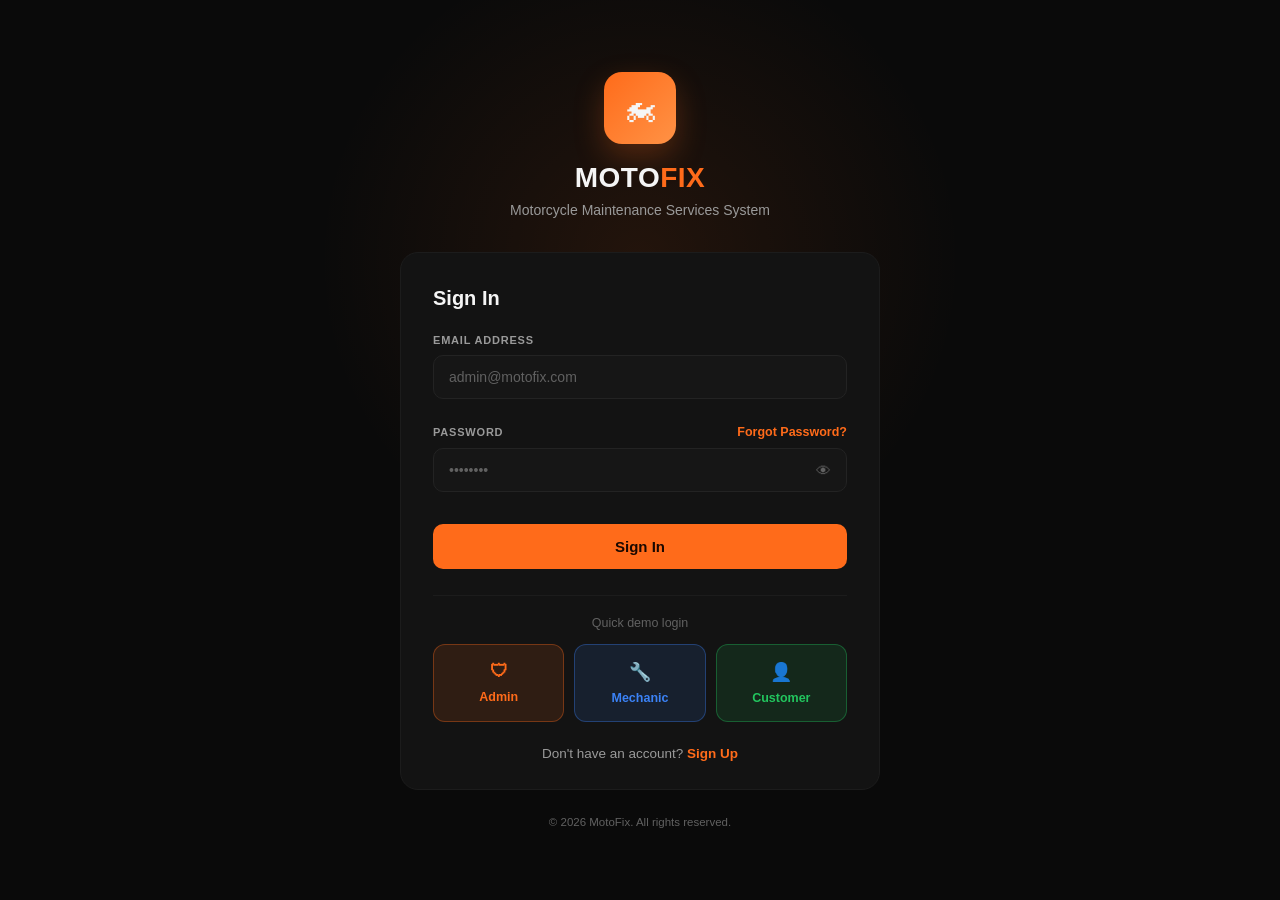
==== index.html @ 64b23247 "Initial commit" ====
<!doctype html>
<html lang="en">
  <head>
    <meta charset="UTF-8" />
    <meta name="viewport" content="width=device-width, initial-scale=1.0" />
    <meta http-equiv="refresh" content="0; url=login.html" />
    <title>Redirecting to Login</title>
  </head>
  <body>
    <p>Redirecting to <a href="login.html">login</a>...</p>
  </body>
</html>
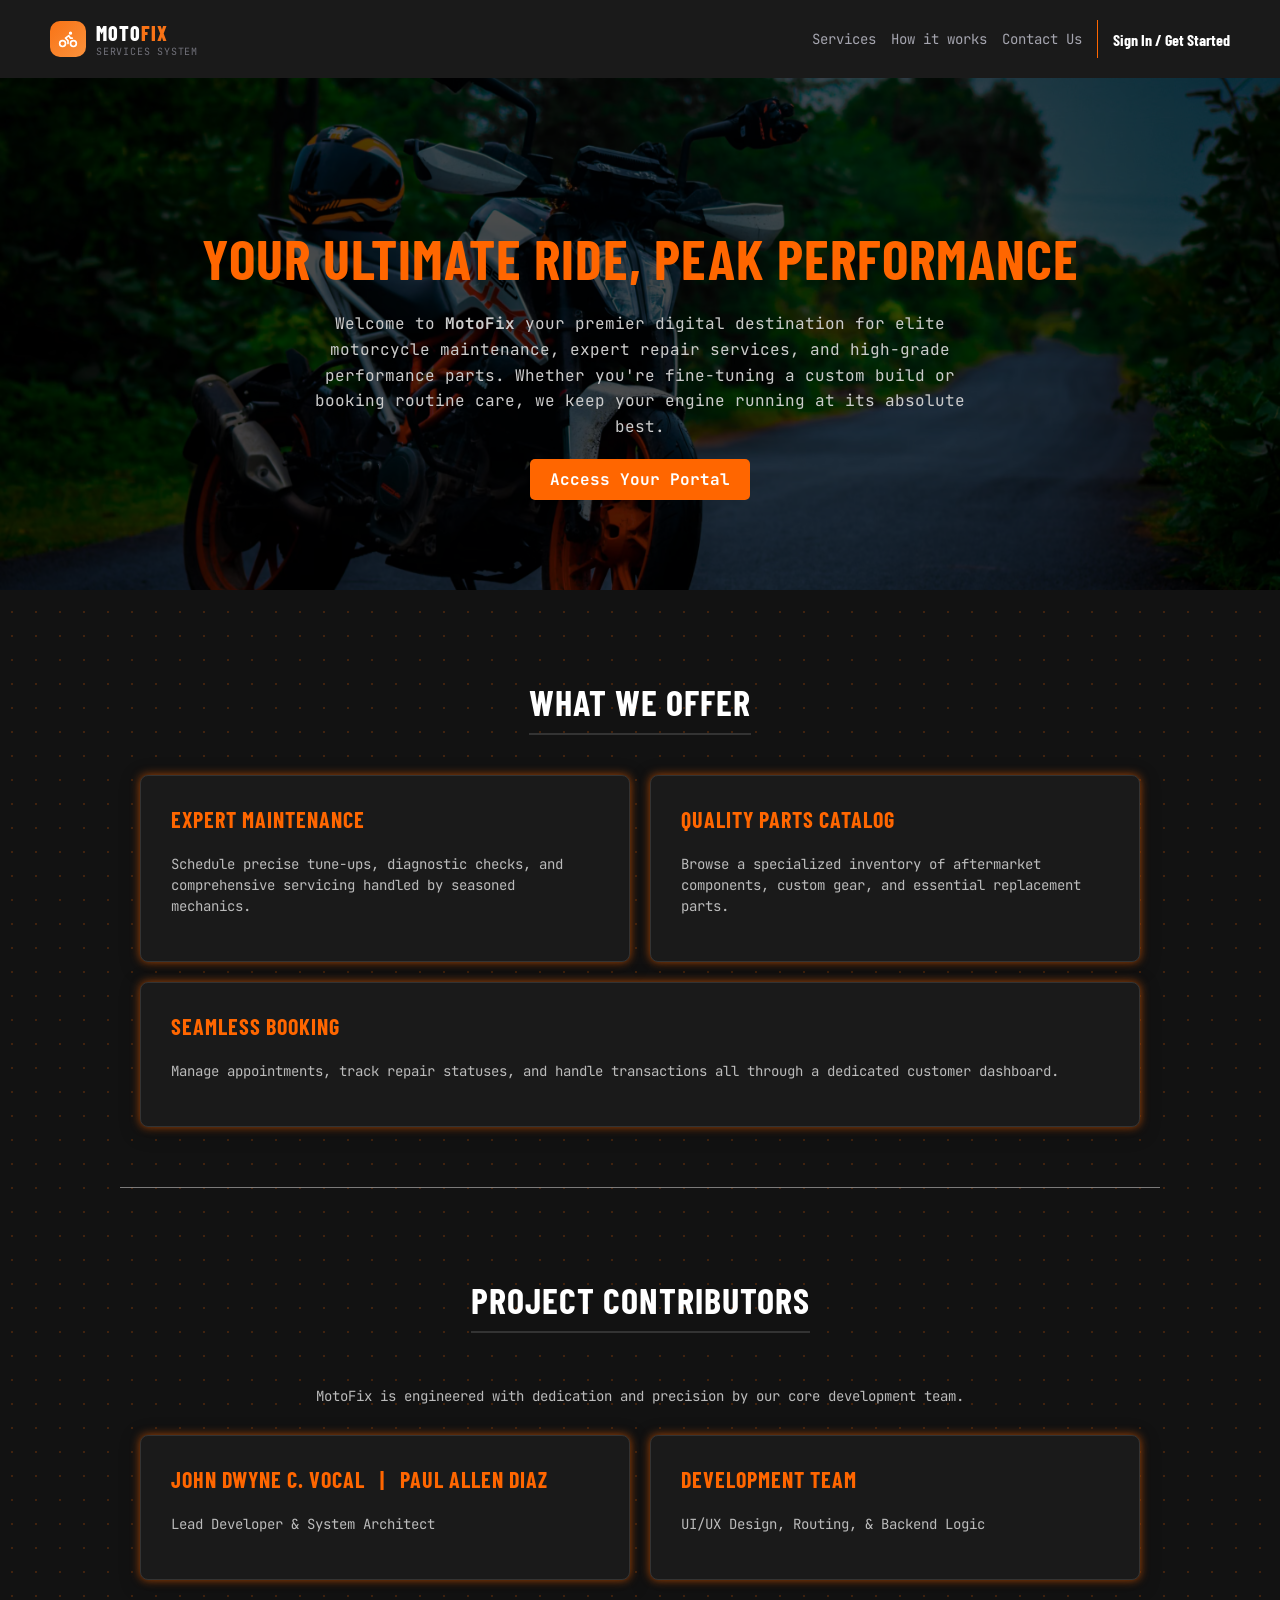
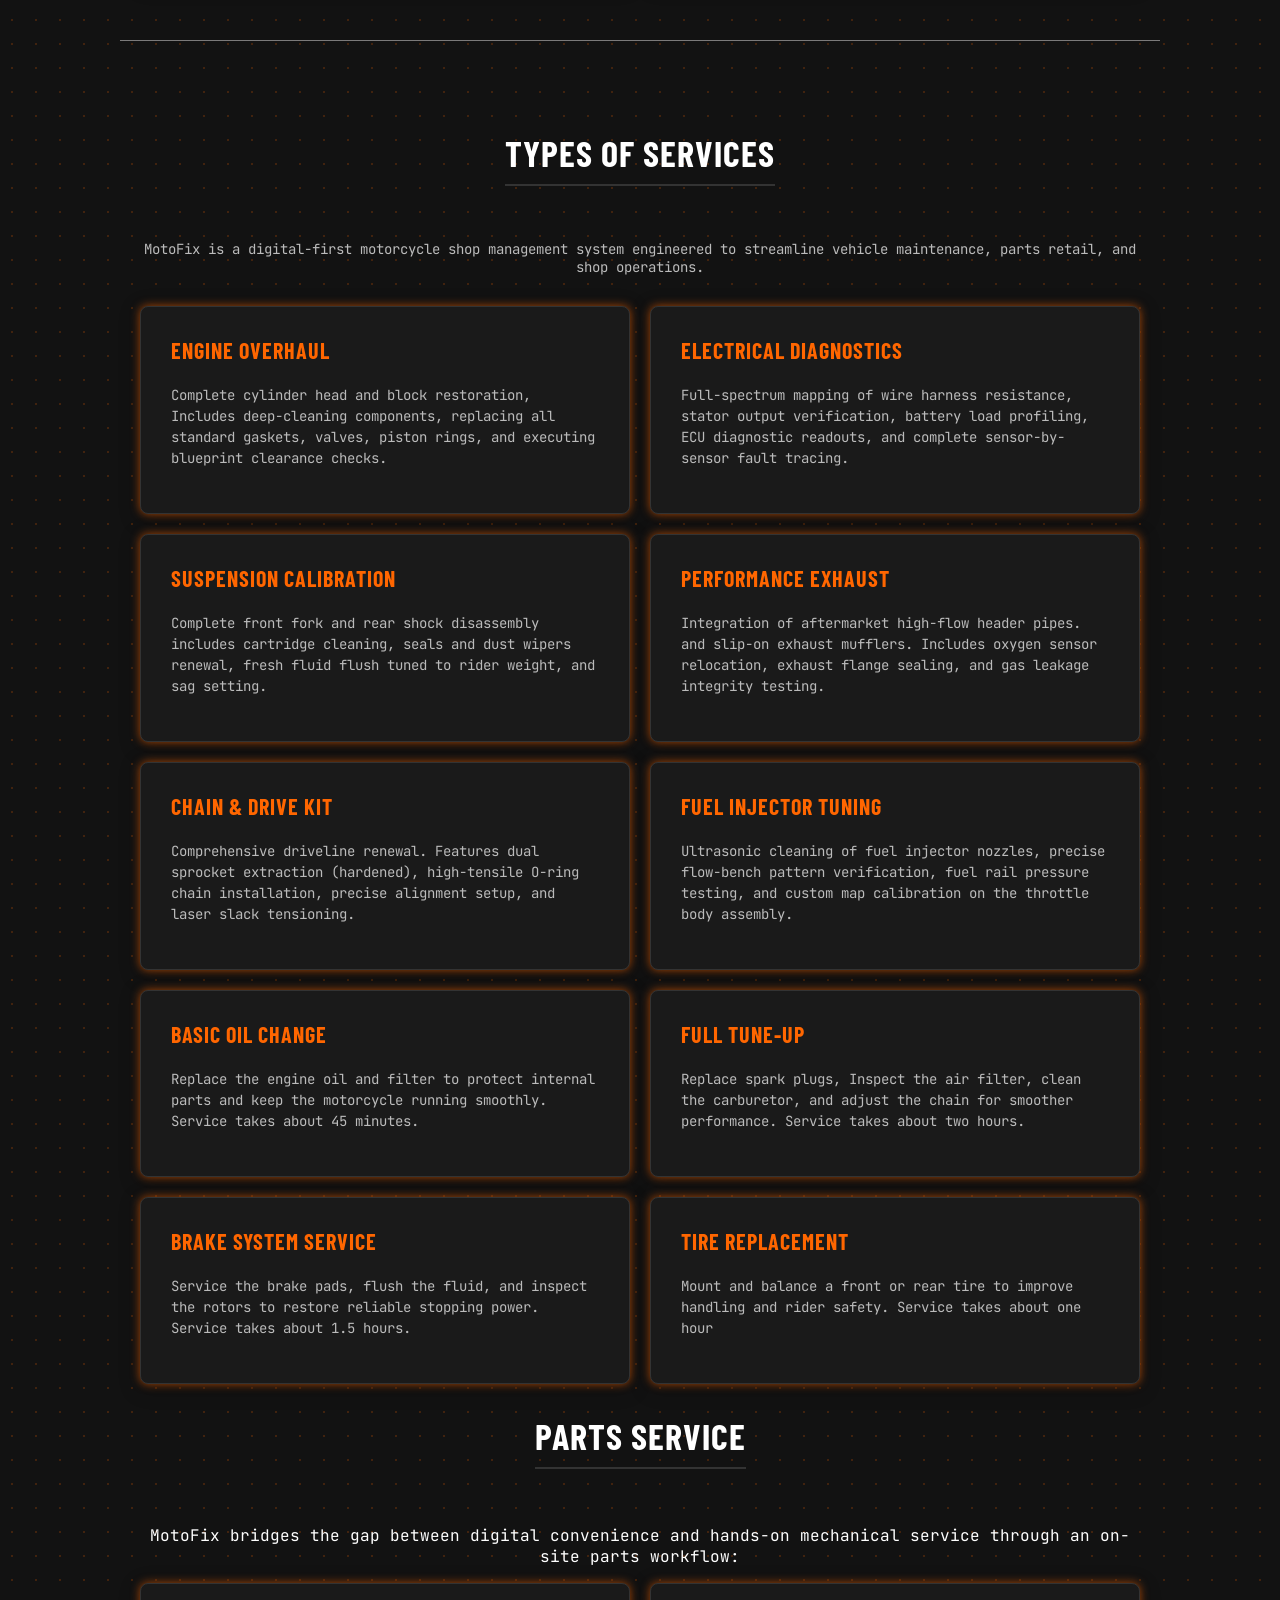
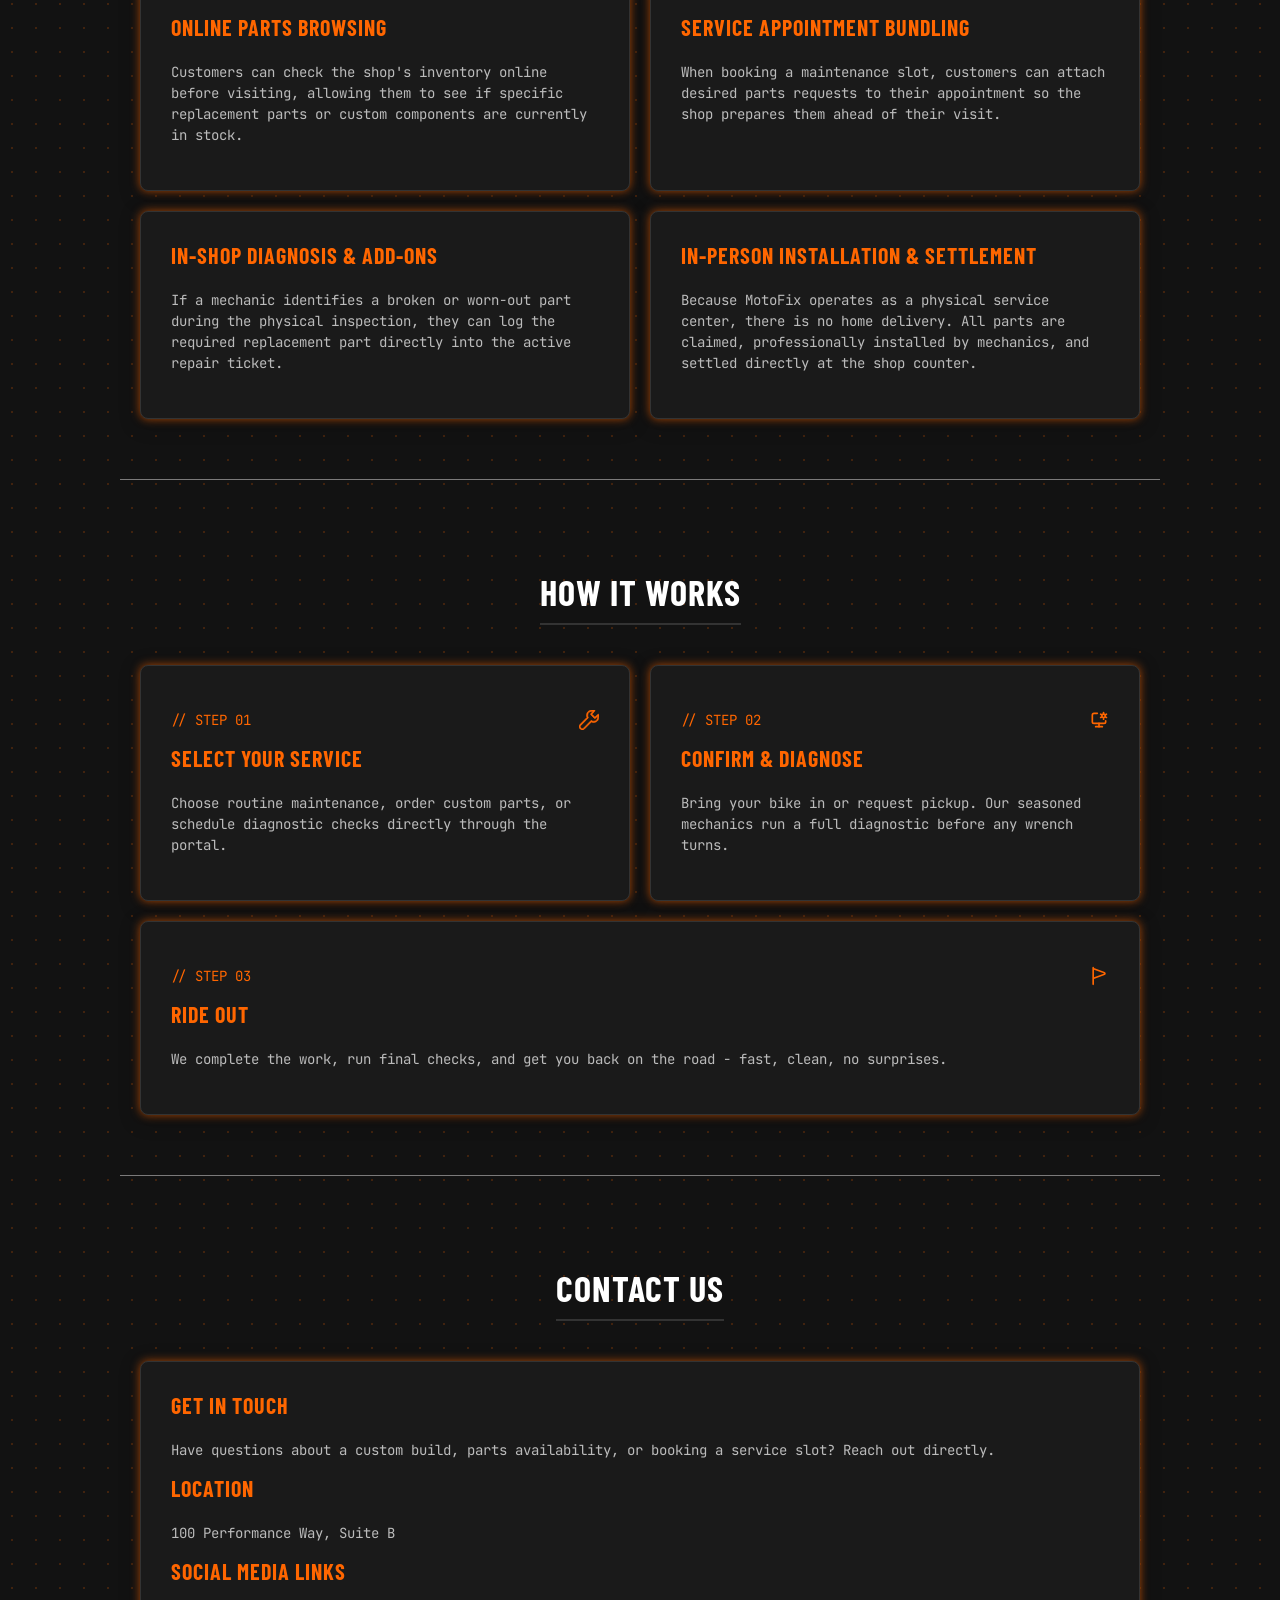
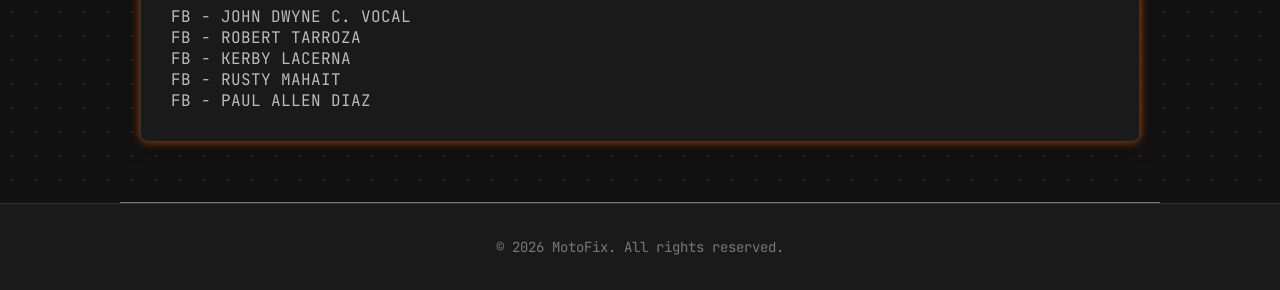
==== commit 1d6e71ec: "Madami pang gagawin pre ikaw na muna bahala, nakalagay naman na dyan yung mga babaguhin" ====
--- a/index.html
+++ b/index.html
@@ -3,10 +3,224 @@
   <head>
     <meta charset="UTF-8" />
     <meta name="viewport" content="width=device-width, initial-scale=1.0" />
-    <meta http-equiv="refresh" content="0; url=login.html" />
-    <title>Redirecting to Login</title>
+    <link rel="stylesheet" href="/css/homepage.css">
+    <link rel="preconnect" href="https://fonts.googleapis.com">
+    <link rel="preconnect" href="https://fonts.gstatic.com" crossorigin>
+    <link href="https://fonts.googleapis.com/css2?family=Barlow+Condensed:wght@600;700&family=JetBrains+Mono:wght@400;700&display=swap" rel="stylesheet">
+    <script src="/js/navigation.js" defer></script>
+    <title>MotoFix — Professional Motorcycle Services & Parts</title>
   </head>
   <body>
-    <p>Redirecting to <a href="login.html">login</a>...</p>
+
+    <!-- Header Navigation -->
+    <header>
+        <div class="logo_sub_parent">
+            <!-- SHOPS ICON -->
+            <div class="logo_icon">
+                <svg xmlns="http://www.w3.org/2000/svg" width="20" height="20" viewBox="0 0 24 24" fill="none" stroke="#fff" stroke-width="2" stroke-linecap="round" stroke-linejoin="round" class="lucide lucide-bike" aria-hidden="true"><circle cx="18.5" cy="17.5" r="3.5"></circle><circle cx="5.5" cy="17.5" r="3.5"></circle><circle cx="15" cy="5" r="1"></circle><path d="M12 17.5V14l-3-3 4-3 2 3h2"></path></svg>
+            </div>
+            <!-- SHOPS BUSINESS NAME -->
+            <div class="logo_title">
+                <div class="logo_name">MOTO<span style="color: rgb(249, 115, 22); font-family: Barlow Condensed, sans-serif;">FIX</span></div>
+                <div class="logo_type">SERVICES SYSTEM</div>
+            </div>
+        </div>
+
+        <!-- nav buttons -->
+        <div class="nav_parent">
+            <div class="nav_parent sub_nav_parent">
+                <a href="#services" class="link">Services</a>
+                <a href="#how_it_works" class="link">How it works</a>
+                <a href="#contacts" class="link">Contact Us</a>
+            </div>
+            <a href="login.html" class="nav-btn nav-signin-btn">Sign In / Get Started</a>
+        </div>
+    </header>
+
+    <!-- Paragraph "Hero" Section -->
+    <section class="hero">
+        <h1>Your Ultimate Ride, Peak Performance</h1>
+        <p>Welcome to <strong>MotoFix</strong> your premier digital destination for elite motorcycle maintenance, expert repair services, and high-grade performance parts. Whether you're fine-tuning a custom build or booking routine care, we keep your engine running at its absolute best.</p>
+        <a href="login.html" class="nav-btn">Access Your Portal</a>
+    </section>
+
+    <!-- Services / Features Overview -->
+    <section class="features">
+        <h2>What We Offer</h2>
+        <div class="card-grid">
+            <div class="card">
+                <h3>Expert Maintenance</h3>
+                <p>Schedule precise tune-ups, diagnostic checks, and comprehensive servicing handled by seasoned mechanics.</p>
+            </div>
+            <div class="card">
+                <h3>Quality Parts Catalog</h3>
+                <p>Browse a specialized inventory of aftermarket components, custom gear, and essential replacement parts.</p>
+            </div>
+            <div class="card">
+                <h3>Seamless Booking</h3>
+                <p>Manage appointments, track repair statuses, and handle transactions all through a dedicated customer dashboard.</p>
+            </div>
+        </div>
+    </section>
+
+    <!-- Contributors Section -->
+    <section class="contributors">
+        <h2>Project Contributors</h2>
+        <p style="color: #bbb; margin-bottom: 30px; font-size: 14px;">MotoFix is engineered with dedication and precision by our core development team.</p>
+        <div class="card-grid">
+            <div class="card">
+                <h3>John Dwyne C. Vocal&nbsp;&nbsp;&nbsp;|&nbsp;&nbsp;&nbsp;Paul Allen Diaz</h3>
+                <p>Lead Developer & System Architect</p>
+            </div>
+            <div class="card">
+                <h3>Development Team</h3>
+                <p>UI/UX Design, Routing, & Backend Logic</p>
+            </div>
+        </div>
+    </section>
+
+    <!-- Types of Services Section -->
+    <section class="services" id="services">
+        <h2>Types of Services</h2>
+        <p style="color: #bbb; margin-bottom: 30px; font-size: 14px;">MotoFix is a digital-first motorcycle shop management system engineered to streamline vehicle maintenance, parts retail, and shop operations.</p>
+        <div class="card-grid">
+            <div class="card">
+                <h3>Engine Overhaul</h3>
+                <p>Complete cylinder head and block restoration, Includes deep-cleaning components, replacing all standard gaskets, valves, piston rings, and executing blueprint clearance checks.</p>
+            </div>
+
+            <div class="card">
+                <h3>Electrical Diagnostics</h3>
+                <p>Full-spectrum mapping of wire harness resistance, stator output verification, battery load profiling, ECU diagnostic readouts, and complete sensor-by-sensor fault tracing.</p>
+            </div>
+
+            <div class="card">
+                <h3>Suspension Calibration</h3>
+                <p>Complete front fork and rear shock disassembly includes cartridge cleaning, seals and dust wipers renewal, fresh fluid flush tuned to rider weight, and sag setting.</p>
+            </div>
+
+            <div class="card">
+                <h3>Performance Exhaust</h3>
+                <p>Integration of aftermarket high-flow header pipes. and slip-on exhaust mufflers. Includes oxygen sensor relocation, exhaust flange sealing, and gas leakage integrity testing.</p>
+            </div>
+
+            <div class="card">
+                <h3>Chain & Drive Kit</h3>
+                <p>Comprehensive driveline renewal. Features dual sprocket extraction (hardened), high-tensile O-ring chain installation, precise alignment setup, and laser slack tensioning.</p>
+            </div>
+
+            <div class="card">
+                <h3>Fuel Injector Tuning</h3>
+                <p>Ultrasonic cleaning of fuel injector nozzles, precise flow-bench pattern verification, fuel rail pressure testing, and custom map calibration on the throttle body assembly.</p>
+            </div>
+
+            <div class="card">
+                <h3>Basic Oil Change</h3>
+                <p>Replace the engine oil and filter to protect internal parts and keep the motorcycle running smoothly. Service takes about 45 minutes.</p>
+            </div>
+
+            <div class="card">
+                <h3>Full Tune-Up</h3>
+                <p>Replace spark plugs, Inspect the air filter, clean the carburetor, and adjust the chain for smoother performance. Service takes about two hours.</p>
+            </div>
+
+            <div class="card">
+                <h3>Brake System Service</h3>
+                <p>Service the brake pads, flush the fluid, and inspect the rotors to restore reliable stopping power. Service takes about 1.5 hours.</p>
+            </div>
+
+            <div class="card">
+                <h3>Tire Replacement</h3>
+                <p>Mount and balance a front or rear tire to improve handling and rider safety. Service takes about one hour</p>
+            </div>
+        </div>
+        <h2>Parts Service</h2>
+        <p>MotoFix bridges the gap between digital convenience and hands-on mechanical service through an on-site parts workflow:</p>
+        <div class="card-grid">
+            <div class="card">
+                <h3>Online Parts Browsing</h3>
+                <p>Customers can check the shop's inventory online before visiting, allowing them to see if specific replacement parts or custom components are currently in stock.</p>
+            </div>
+
+            <div class="card">
+                <h3>Service Appointment Bundling</h3>
+                <p>When booking a maintenance slot, customers can attach desired parts requests to their appointment so the shop prepares them ahead of their visit.</p>
+            </div>
+
+            <div class="card">
+                <h3>In-Shop Diagnosis & Add-ons</h3>
+                <p>If a mechanic identifies a broken or worn-out part during the physical inspection, they can log the required replacement part directly into the active repair ticket.</p>
+            </div>
+
+            <div class="card">
+                <h3>In-Person Installation & Settlement</h3>
+                <p>Because MotoFix operates as a physical service center, there is no home delivery. All parts are claimed, professionally installed by mechanics, and settled directly at the shop counter.</p>
+            </div>
+        </div>
+    </section>
+
+    <!-- How It Works Section -->
+    <section class="how_it_works" id="how_it_works">
+        <h2>How it Works</h2>
+        <div class="card-grid">
+            <div class="card">
+                <div class="card_sub_parent">
+                    <p class="card_step_font">// STEP 01</p>
+                    <svg fill="#ff6600" viewBox="0 0 32 32" version="1.1" xmlns="http://www.w3.org/2000/svg" stroke="#ff6600"><g id="SVGRepo_bgCarrier" stroke-width="0"></g><g id="SVGRepo_tracerCarrier" stroke-linecap="round" stroke-linejoin="round"></g><g id="SVGRepo_iconCarrier"> <path d="M31.449 6.748c-0.337-0.155-0.737-0.096-1.017 0.152l-5.041 4.528-4.551-4.669 4.506-5.204c0.245-0.283 0.305-0.673 0.152-1.016s-0.489-0.553-0.86-0.553h-0.271c-2.785 0-7.593 0.239-9.739 2.417l-0.433 0.43c-2.29 2.337-2.697 6.168-1.49 9.081l-11.54 11.778c-1.556 1.578-1.556 4.135 0 5.713l1.409 1.428c0.778 0.788 1.798 1.183 2.818 1.183s2.040-0.395 2.817-1.183l11.71-11.804c1.107 0.599 2.625 0.989 3.899 0.989 2.043 0 3.98-0.824 5.454-2.32l0.427-0.433c2.331-2.364 2.296-7.416 2.306-9.638 0.001-0.378-0.216-0.721-0.554-0.878zM28.302 15.906l-0.371 0.433c-1.117 1.134-2.578 1.677-4.114 1.677-0.76 0-1.784-0.143-2.476-0.431-0.625-0.259-1.206-0.634-1.725-1.107l-12.818 12.925c-0.376 0.382-0.876 0.592-1.408 0.592s-1.032-0.21-1.409-0.592l-1.408-1.427c-0.777-0.788-0.777-2.070-0.001-2.857l12.524-12.777c-0.42-0.611-0.706-1.278-0.877-1.968h-0.001c-0.482-1.95-0.201-4.644 1.313-6.189l0.431-0.435c1.298-1.317 4.67-1.707 6.537-1.822l-3.668 4.236c-0.328 0.379-0.311 0.95 0.038 1.309l5.798 5.948c0.352 0.362 0.92 0.383 1.299 0.047l4.082-3.676c-0.122 1.98-0.506 4.856-1.748 6.115z"></path> </g></svg>
+                </div>
+                <h3>SELECT YOUR SERVICE</h3>
+                <p>Choose routine maintenance, order custom parts, or schedule diagnostic checks directly through the portal.</p>
+            </div>
+            
+            <div class="card">
+                <div class="card_sub_parent">
+                    <p class="card_step_font">// STEP 02</p>
+                    <svg viewBox="0 0 24 24" fill="none" xmlns="http://www.w3.org/2000/svg" stroke="#000000"><g id="SVGRepo_bgCarrier" stroke-width="0"></g><g id="SVGRepo_tracerCarrier" stroke-linecap="round" stroke-linejoin="round"></g><g id="SVGRepo_iconCarrier"> <path d="M10 4H6C4.89543 4 4 4.89543 4 6V14C4 15.1046 4.89543 16 6 16H18C19.1046 16 20 15.1046 20 14V13" stroke="#ff6600" stroke-width="2" stroke-linecap="round" stroke-linejoin="round"></path> <path d="M17.4641 5C18.2043 5 18.8506 5.40213 19.1964 5.99984M17.4641 5C16.7239 5 16.0776 5.40212 15.7318 5.99983M17.4641 5V3M17.4641 11V8.96675M20.9282 5L19.1964 5.99984M14 9L15.7318 8.00017M20.9282 9L19.1965 8.0002M14 5L15.7318 5.99983M15.7318 8.00017C15.5615 7.70596 15.4641 7.36436 15.4641 7C15.4641 6.63564 15.5615 6.29404 15.7318 5.99983M15.7318 8.00017C16.1255 8.68075 16.7977 8.98015 17.4641 8.96675M17.4641 8.96675C18.1521 8.95291 18.8338 8.60565 19.1965 8.0002M19.1965 8.0002C19.3645 7.71972 19.4641 7.38383 19.4641 7C19.4641 6.63565 19.3667 6.29405 19.1964 5.99984" stroke="#ff6600" stroke-width="2" stroke-linecap="round"></path> <path d="M12 16V20" stroke="#ff6600" stroke-width="2" stroke-linecap="round" stroke-linejoin="round"></path> <path d="M8 20H16" stroke="#ff6600" stroke-width="2" stroke-linecap="round" stroke-linejoin="round"></path> </g></svg>
+                </div>
+                <h3>CONFIRM & DIAGNOSE</h3>
+                <p>Bring your bike in or request pickup. Our seasoned mechanics run a full diagnostic before any wrench turns.</p>
+            </div>
+
+            <div class="card">
+                <div class="card_sub_parent">
+                    <p class="card_step_font">// STEP 03</p>
+                    <svg viewBox="0 0 24 24" fill="none" xmlns="http://www.w3.org/2000/svg"><g id="SVGRepo_bgCarrier" stroke-width="0"></g><g id="SVGRepo_tracerCarrier" stroke-linecap="round" stroke-linejoin="round"></g><g id="SVGRepo_iconCarrier"> <path fill-rule="evenodd" clip-rule="evenodd" d="M5 1C4.44772 1 4 1.44772 4 2V22C4 22.5523 4.44772 23 5 23C5.55228 23 6 22.5523 6 22V15.693L18.8542 10.8727C20.5846 10.2238 20.5846 7.77627 18.8542 7.12739L6 2.30705V2C6 1.44772 5.55228 1 5 1ZM6 4.44305V13.557L17.6526 9.18732C17.8256 9.12243 17.8256 8.87767 17.6526 8.81278L6 4.44305Z" fill="#ff6600"></path> </g></svg>
+                </div>
+                <h3>RIDE OUT</h3>
+                <p>We complete the work, run final checks, and get you back on the road - fast, clean, no surprises.</p>
+            </div>
+        </div>
+    </section>
+
+    <!-- Contacts section -->
+    
+    <section class="contacts" id="contacts">
+        <h2>Contact Us</h2>
+        <div class="card-grid">
+            <div class="card">
+                <h3>GET IN TOUCH</h3>
+                <p>Have questions about a custom build, parts availability, or booking a service slot? Reach out directly.</p>
+                <h3>LOCATION</h3>
+                <p>100 Performance Way, Suite B</p>
+                <h3>SOCIAL MEDIA LINKS</h3>
+                <a class="FB_links" href="https://www.facebook.com/johndwyne.vocal.9/">FB - JOHN DWYNE C. VOCAL</a><br> 
+                <a class="FB_links" href="https://www.facebook.com/reberto11">FB - ROBERT TARROZA</a><br>
+                <a class="FB_links" href="https://www.facebook.com/kerby.lacerna.313">FB - KERBY LACERNA</a><br>
+                <a href="https://www.facebook.com/rusty.mahait.02" class="FB_links">FB - RUSTY MAHAIT</a><br>
+                <a href="https://www.facebook.com/paulallen.diaz" class="FB_links">FB - PAUL ALLEN DIAZ</a>
+            </div>
+        </div>
+    </section>
+
+    <!-- Footer -->
+    <footer>
+        <p>&copy; 2026 MotoFix. All rights reserved.</p>
+    </footer>
+
+    <button id="backToTopBtn" class="back-to-top" aria-label="Back to top">
+        <svg xmlns="http://www.w3.org/2000/svg" width="24" height="24" viewBox="0 0 24 24" fill="none" stroke="#ff6600" stroke-width="2.5" stroke-linecap="round" stroke-linejoin="round" class="lucide lucide-chevron-up">
+            <path d="m18 15-6-6-6 6"/>
+        </svg>
+    </button>
   </body>
 </html>
--- a/css/homepage.css
+++ b/css/homepage.css
@@ -0,0 +1,222 @@
+body {
+    margin: 0;
+    font-family: 'JetBrains Mono', monospace;
+    background-color: #121212;
+    color: #ffffff;
+    background-color: #121212;
+    background-image: radial-gradient(rgba(255, 102, 0, 0.200) 1px, transparent 1px);
+    background-size: 24px 24px; /* Creates a faint orange dot matrix pattern */
+}
+ h1, h2, h3, .logo {
+    font-family: 'Barlow Condensed', sans-serif;
+    text-transform: uppercase;
+    letter-spacing: 1px;
+}
+header {
+    display: flex;
+    justify-content: space-between;
+    align-items: center;
+    padding: 20px 50px;
+    background-color: #1a1a1a;
+}
+.logo_sub_parent {
+    display: flex;
+    align-items: center;
+    gap: 10px;
+}
+
+.logo_icon {
+    width: 36px;
+    height: 36px;
+    border-radius: 10px;
+    background: linear-gradient(135deg, rgb(249, 115, 22), rgb(251, 146, 60));
+    display: flex;
+    align-items: center;
+    justify-content: center;
+}
+
+.logo_name {
+    font-family: "Barlow Condensed", sans-serif;
+    font-size: 20px;
+    font-weight: 800;
+    letter-spacing: 1px;
+}
+
+.logo_type {
+    font-size: 10px;
+    color: #71717a;
+    letter-spacing: 0.08em;
+    text-transform: uppercase;
+}
+
+.nav_parent {
+    display: flex;
+    flex-direction: row;
+    align-items: center;
+    justify-content: space-evenly;
+    gap: 15px;
+}
+
+.sub_nav_parent {
+    gap: 15px;
+    padding-right: 15px;
+    padding-bottom: 10px;
+    padding-top: 10px;
+    border-right-style: solid;
+    border-right-width: 1px;
+    border-right-color: #ff6600;
+}
+
+.link {
+    text-decoration: none;
+    color: #a5a5af;
+    font-size: 14px;
+    transition: color 0.3s;
+}
+.link:hover {
+    color: #ff6600;
+}
+
+.nav-signin-btn {
+    background-color: #1a1a1a !important;
+    font-family: "Barlow Condensed", sans-serif !important;
+    font-size: 18   px !important;
+    padding: 0px 0px !important;
+    transition: color 0.3s;
+}
+.nav-signin-btn:hover {
+    color: #ff6600;
+    transition: color 0.3s;
+}
+.nav-btn {
+    background-color: #ff6600;
+    color: white;
+    padding: 10px 20px;
+    text-decoration: none;
+    border-radius: 5px;
+    font-weight: bold;
+    font-family: 'JetBrains Mono', monospace;
+    transition: background 0.3s;
+}
+.nav-btn:hover {
+    background-color: #e55c00e1;
+}
+.hero {
+    text-align: center;
+    padding: 100px 20px;
+    background: linear-gradient(rgba(0,0,0,0.7), rgba(0,0,0,0.7)), url('/images/hero-bg.png') no-repeat center center/cover;
+}
+.hero h1 {
+    font-size: 56px;
+    margin-bottom: 20px;
+    color: #ff6600;
+}
+.hero p {
+    font-size: 16px;
+    max-width: 700px;
+    margin: 0 auto 30px auto;
+    color: #cccccc;
+    line-height: 1.6;
+}
+.features, .contributors, .services, .how_it_works, .contacts {
+    padding: 60px 20px;
+    max-width: 1000px;
+    margin: 0 auto;
+    text-align: center;
+    border-bottom: solid #8a8989e1 1px;
+}
+.features h2, .contributors h2, .services h2, .how_it_works h2, .contacts h2 {
+    font-size: 36px;
+    margin-bottom: 40px;
+    border-bottom: 2px solid #333;
+    display: inline-block;
+    padding-bottom: 10px;
+    color: #ffffff;
+}
+.card-grid {
+    display: flex;
+    flex-wrap: wrap;
+    gap: 20px;
+}
+.card {
+    background-color: #1a1a1a;
+    padding: 30px;
+    border-radius: 8px;
+    border: 1px solid #333;
+    text-align: left;
+    flex: 1 1 300px;
+    box-shadow: 0 0 10px rgba(255, 102, 0, 0.644), 0 4px 20px rgba(0, 0, 0, 0.336);
+}
+.card_sub_parent {
+    display: flex;
+    flex-direction: row;
+    justify-content: space-between;
+    align-items: center;
+}
+.card h3 {
+    color: #ff6600;
+    margin-top: 0;
+    font-size: 22px;
+}
+.card p {
+    font-size: 14px;
+    color: #bbb;
+    line-height: 1.5;
+}
+.card_step_font {
+    color: #ff6600 !important;
+}
+.FB_links {
+    text-decoration: none;
+    color: #bbb;
+}
+svg {
+    height: 20px;
+    width: 20px;
+}
+footer {
+    text-align: center;
+    padding: 20px;
+    background-color: #1a1a1a;
+    color: #777;
+    font-size: 14px;
+    border-top: 1px solid #333;
+}
+
+/* Back to Top Button Styling */
+.back-to-top {
+    position: fixed;
+    bottom: 30px;
+    right: 30px;
+    width: 45px;
+    height: 45px;
+    background-color: #1a1a1a;
+    border: 1px solid #333;
+    border-radius: 50%;
+    display: flex;
+    align-items: center;
+    justify-content: center;
+    cursor: pointer;
+    box-shadow: 0 4px 15px rgba(0, 0, 0, 0.5), 0 0 10px rgba(255, 102, 0, 0.2);
+    opacity: 0;
+    visibility: hidden;
+    transition: opacity 0.3s, visibility 0.3s, background-color 0.3s, transform 0.3s;
+    z-index: 1000;
+}
+
+/* Show button when active class is added */
+.back-to-top.show {
+    opacity: 1;
+    visibility: visible;
+}
+
+.back-to-top:hover {
+    background-color: #252528;
+    transform: translateY(-3px);
+    box-shadow: 0 6px 20px rgba(0, 0, 0, 0.7), 0 0 15px rgba(255, 102, 0, 0.4);
+}
+
+.back-to-top svg {
+    width: 22px;
+    height: 22px;
+}
